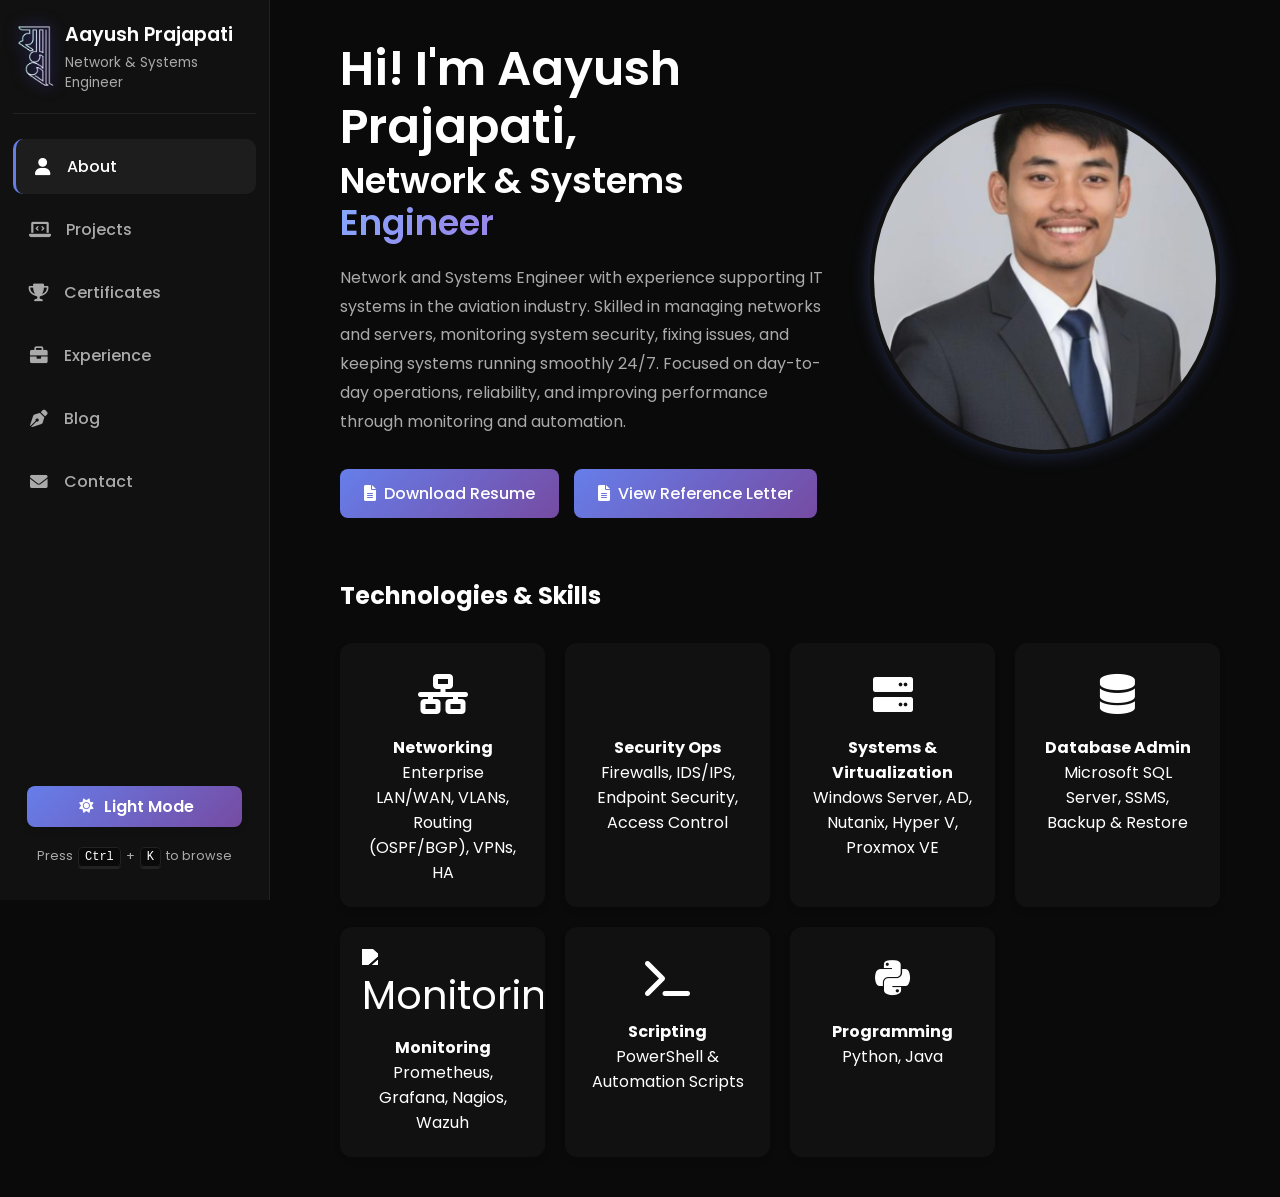
==== index.html @ 17ed1707 "Initial clean commit" ====
<!DOCTYPE html>
<html lang="en" data-theme="dark">

<head>
  <meta charset="UTF-8" />
  <meta name="viewport" content="width=device-width, initial-scale=1.0" />
  <title>Aayush Prajapati - Portfolio</title>
  <link rel="preconnect" href="https://fonts.googleapis.com" />
  <link rel="preconnect" href="https://fonts.gstatic.com" crossorigin />
  <link href="https://fonts.googleapis.com/css2?family=Poppins:wght@300;400;500;600;700&display=swap"
    rel="stylesheet" />
  <link rel="icon" type="image/png" href="images/devops.png" />
  <link rel="stylesheet" href="https://cdnjs.cloudflare.com/ajax/libs/font-awesome/6.0.0-beta3/css/all.min.css" />
  <link rel="stylesheet" href="https://cdn.jsdelivr.net/npm/bootstrap-icons@1.11.3/font/bootstrap-icons.min.css" />
  <link rel="stylesheet" href="style.css">
</head>

<body>
  <div class="container">
    <div class="mobile-menu-toggle">
      Aayush Prajapati
      <i class="fa-solid fa-bars menu-icon"></i>
    </div>

    <nav class="sidebar">
      <div class="profile">
        <img src="images/logo.png" alt="Logo" class="profile-logo" />
        <div class="profile-info">
          <h2>Aayush Prajapati</h2>
          <p>Network & Systems Engineer</p>
        </div>
      </div>

      <div class="nav-item active" data-section="about" aria-label="About">
        <i class="fa-solid fa-user icon"></i>About
      </div>
      <div class="nav-item" data-section="projects" aria-label="Projects">
        <i class="fa-solid fa-laptop-code icon"></i>Projects
      </div>

      <div class="nav-item" data-section="certificates" aria-label="Certificates">
        <i class="fa-solid fa-trophy icon"></i>Certificates
      </div>
      <div class="nav-item" data-section="experience" aria-label="Experience">
        <i class="fa-solid fa-briefcase icon"></i>Experience
      </div>
      <div class="nav-item" data-section="blog" aria-label="Blog">
        <i class="fa-solid fa-pen-nib icon"></i>Blog
      </div>
      <div class="nav-item" data-section="contact" aria-label="Contact">
        <i class="fa-solid fa-envelope icon"></i>Contact
      </div>

      <div class="nav-item" id="theme-toggle">
        <i class="bi bi-brightness-high-fill icon"></i>
        <span id="theme-text">Light Mode</span>
      </div>

      <div class="sidebar-footer">
        <p>Press <kbd>Ctrl</kbd> + <kbd>K</kbd> to browse</p>
      </div>

    </nav>

    <main class="main-content">
      <section id="about" class="section active">
        <div class="hero">
          <div class="hero-text">
            <h1>
              <span class="intro-line">Hi! I'm Aayush Prajapati,</span><br />
              <span class="title-line">Network & Systems <span class="highlight">Engineer</span></span>
            </h1>
            <p>
              Network and Systems Engineer with experience supporting IT systems in the aviation industry. Skilled in
              managing
              networks and servers, monitoring system security, fixing issues, and keeping systems running smoothly
              24/7.
              Focused on day-to-day operations, reliability, and improving performance through monitoring and
              automation.
            </p>
            <div class="hero-buttons">
              <a href="docs/Aayush Prajapati- CV.pdf" class="btn btn-primary" target="_blank" rel="noopener noreferrer">
                <i class="fa-solid fa-file-lines"></i> Download Resume
              </a>

              <a href="docs/reference_lettr.pdf" class="btn btn-primary" target="_blank" rel="noopener noreferrer">
                <i class="fa-solid fa-file-lines"></i> View Reference Letter
              </a>
            </div>
          </div>
          <img src="images/aayush.png" alt="Aayush Prajapati" class="hero-image" />
        </div>

        <div class="skills-section">
          <h3>Technologies & Skills</h3>
          <div class="skills-grid">

          </div>
        </div>
      </section>

      <section id="projects" class="section">
        <div class="section-header">
          <h2>Featured Projects</h2>
          <p>
            A collection of my recent work showcasing various technologies and
            creative solutions.
          </p>
        </div>

        <div class="projects-grid" id="projects-container">

        </div>
        <div class="load-more-btn" id="load-more-projects">
          <button>Load More</button>
        </div>
      </section>

      <section id="blog" class="section">
        <div class="section-header">
          <h2>Latest Blog Posts</h2>
          <p>Thoughts, tutorials, and insights from my development journey.</p>
        </div>

        <div class="blog-grid" id="blog-container">

        </div>
        <div class="load-more-btn" id="load-more-blog">
          <button>Load More</button>
        </div>
      </section>

      <section id="experience" class="section">
        <div class="section-header">
          <h2>Work Experience</h2>
          <p>
            My professional journey and the amazing teams I've worked with.
          </p>
        </div>

        <div id="experience-container"></div>
      </section>

      <section id="certificates" class="section">
        <div class="section-header">
          <h2>Certifications</h2>
          <p>
            Professional certifications and achievements that validate my
            technical expertise.
          </p>
        </div>
        <div class="certificates-grid" id="certificates-container">

        </div>

        <div class="load-more-btn" id="load-more-certificates">
          <button>Load More</button>
        </div>
      </section>

      <section id="contact" class="section">
        <div class="section-header">
          <h2>Get In Touch</h2>
          <p>
            Let's connect and discuss opportunities, collaborations, or just
            chat about technology!
          </p>
        </div>

        <div class="contact-grid">

        </div>
      </section>
    </main>
  </div>

  <div class="skill-modal" id="skillModal">
    <div class="modal-content">
      <span class="close-modal">&times;</span>
      <div id="modalIcon" class="modal-icon"></div>
      <h3 id="modalTitle">Skill Title</h3>
      <p id="modalDescription">Skill description here.</p>
    </div>
  </div>

  <div class="cmd-overlay" id="cmdOverlay">
    <div class="cmd-palette">
      <input type="text" id="cmdInput" placeholder="Search or run a command..." />
      <div id="cmdList"></div>
    </div>
  </div>

  <script src="script.js"></script>
</body>

</html>
---- style.css ----
* {
  margin: 0;
  padding: 0;
  box-sizing: border-box;
}

/* --- THEME VARIABLES --- */
:root {
  /* Default Dark Mode */
  --bg-color: #0a0a0a;
  --secondary-bg: #111;
  --border-color: #222;
  --text-color: #fff;
  --secondary-text: #aaa;
  --highlight-color: #667eea;
  /* Button Gradient (Standard) */
  --accent-gradient: linear-gradient(135deg, #667eea 0%, #764ba2 100%);
  /* Text Gradient (Brighter for Dark Mode visibility) */
  --text-gradient: linear-gradient(135deg, #84a9ff 0%, #9c82e6 100%);
  --card-hover-shadow: rgba(118, 75, 162, 0.5);
  --button-text: #fff;
}

/* Light Mode Overrides */
[data-theme="light"] {
  --bg-color: #f8f9fa;
  --secondary-bg: #ffffff;
  --border-color: #e2e8f0;
  --text-color: #2d3748;
  --secondary-text: #4a5568;
  --highlight-color: #4f46e5;
  /* In Light Mode, Text matches Button exactly */
  --accent-gradient: linear-gradient(135deg, #4f46e5 0%, #7c3aed 100%);
  --text-gradient: var(--accent-gradient);
  --card-hover-shadow: rgba(79, 70, 229, 0.2);
  --button-text: #fff;
}

body {
  font-family: "Poppins", sans-serif;
  background-color: var(--bg-color);
  color: var(--text-color);
  overflow-x: hidden;
  transition: background-color 0.3s ease, color 0.3s ease;
}

.container {
  display: flex;
  min-height: 100vh;
}

.sidebar {
  width: 270px;
  background-color: var(--secondary-bg);
  padding: 20px 0;
  border-right: 1px solid var(--border-color);
  position: fixed;
  height: 100vh;
  overflow-y: auto;
  display: flex;
  flex-direction: column;
  align-items: center;
  transition: transform 0.3s ease-in-out, background-color 0.3s ease, border-color 0.3s ease;
}

.profile,
.nav-item:not(#theme-toggle) {
  width: 90%;
}

.profile {
  display: flex;
  align-items: center;
  margin-bottom: 25px;
  /* Added more space below profile */
  padding-bottom: 20px;
  border-bottom: 1px solid var(--border-color);
}

.profile-logo {
  width: 45px;
  height: 65px;
  /* Fixed height to match text roughly */
  object-fit: contain;
  margin-right: -8px;
  /* Pull text slightly closer if needed, or adjust */
  filter: drop-shadow(0 0 8px rgba(79, 70, 229, 0.8));
}

[data-theme="light"] .profile-logo {
  /* Use invert to make white text black, then apply a strong color filter to get the purple/blue brand color */
  filter: invert(30%) sepia(90%) saturate(3000%) hue-rotate(240deg) brightness(90%) contrast(110%);
}

.profile-info {
  flex: 1;
  margin-left: 15px;
}

.profile-info h2 {
  font-size: 1.2rem;
  font-weight: 600;
  margin-bottom: 4px;
}

.profile-info p {
  font-size: 0.85rem;
  color: var(--secondary-text);
}

.profile-info .certified-tag {
  margin-left: 4px;
  padding: 1px 6px;
  font-size: 0.6rem;
}

.nav-item {
  display: flex;
  align-items: center;
  padding: 15px 16px;
  margin-bottom: 8px;
  border-radius: 10px;
  cursor: pointer;
  transition: all 0.3s ease;
  font-size: 1rem;
  font-weight: 500;
  width: 90%;
  color: var(--secondary-text);
}

.nav-item:hover {
  background-color: rgba(255, 255, 255, 0.05);
  transform: translateX(4px);
  color: var(--text-color);
}

[data-theme="light"] .nav-item:hover {
  background-color: rgba(0, 0, 0, 0.05);
}

.nav-item.active {
  background-color: rgba(255, 255, 255, 0.05);
  color: var(--text-color);
  border-left: 3px solid var(--highlight-color);
}

[data-theme="light"] .nav-item.active {
  background-color: rgba(0, 0, 0, 0.05);
}

.nav-item .icon {
  margin-right: 15px;
  font-size: 1.1rem;
  min-width: 20px;
  text-align: center;
}

/* --- THEME TOGGLE BUTTON STYLES --- */
#theme-toggle {
  margin-top: auto;
  /* Push to bottom */
  margin-bottom: 20px;
  /* Space from bottom edge */
  width: 80%;
  /* Slightly narrower than full width for button look */
  background: var(--accent-gradient);
  /* Gradient background */
  color: #fff !important;
  /* Force white text */
  border: none;
  border-radius: 8px;
  /* Rounded corners */
  justify-content: center;
  /* Center text */
  padding: 8px 16px;
  align-self: center;
  /* Center in sidebar */
  box-shadow: 0 4px 6px rgba(0, 0, 0, 0.1);
  font-weight: 600;
}

#theme-toggle:hover {
  transform: translateY(-2px);
  box-shadow: 0 5px 15px rgba(102, 126, 234, 0.4);
  background: var(--accent-gradient);
  color: #fff;
}

#theme-toggle .icon {
  color: #fff !important;
  margin-right: 8px;
  font-size: 0.9rem;
}

[data-theme="light"] #theme-toggle:hover {
  background: var(--accent-gradient);
  color: #fff;
}

/* --- SIDEBAR FOOTER (CTRL + K Hint) --- */
.sidebar-footer {
  padding-bottom: 15px;
  width: 100%;
  text-align: center;
  font-size: 0.8rem;
  color: var(--secondary-text);
}

.sidebar-footer kbd {
  background-color: var(--bg-color);
  border: 1px solid var(--border-color);
  border-radius: 4px;
  padding: 2px 6px;
  font-family: "Consolas", monospace;
  font-size: 0.75rem;
  box-shadow: 0 2px 0 var(--border-color);
  margin: 0 2px;
  color: var(--text-color);
}

.main-content {
  flex: 1;
  margin-left: 280px;
  padding: 40px 60px;
  transition: margin-left 0.3s ease;
}

.section {
  display: none;
  animation: fadeIn 0.8s ease-in-out;
  scroll-margin-top: 80px;
}

.section.active {
  display: block;
}

@keyframes fadeIn {
  from {
    opacity: 0;
    transform: translateY(20px);
  }

  to {
    opacity: 1;
    transform: translateY(0);
  }
}

@keyframes float {
  0% {
    transform: translateY(0);
  }

  50% {
    transform: translateY(20px);
  }

  100% {
    transform: translateY(0);
  }
}

.hero {
  display: flex;
  align-items: center;
  justify-content: space-between;
  margin-bottom: 60px;
  gap: 40px;
  flex-wrap: wrap-reverse;
}

.hero-text {
  flex: 1;
  min-width: 300px;
}

.hero h1 {
  font-size: 3rem;
  font-weight: 600;
  line-height: 1.2;
  margin-bottom: 1rem;
}

.hero h1 .intro-line {
  font-size: 3rem;
}

.hero h1 .title-line {
  font-size: 2.2rem;
  display: inline-block;
  margin-top: 0.3rem;

}

/* UPDATED: Uses --text-gradient for brightness control */
.hero .highlight {
  background: var(--text-gradient);
  -webkit-background-clip: text;
  -webkit-text-fill-color: transparent;
  background-clip: text;
}

.hero p {
  font-size: 1rem;
  color: var(--secondary-text);
  line-height: 1.8;
  max-width: 600px;
  margin-bottom: 2rem;
  text-align: left;
}

.hero-buttons {
  display: flex;
  gap: 15px;
  margin-top: 2rem;
  flex-wrap: wrap;
}

.btn {
  display: inline-flex;
  align-items: center;
  padding: 12px 24px;
  border-radius: 8px;
  font-weight: 500;
  text-decoration: none;
  transition: all 0.3s ease;
  font-size: 1rem;
}

.btn i {
  margin-right: 8px;
}

.btn-primary {
  background: var(--accent-gradient);
  color: #fff;
  border: none;
}

.btn-secondary {
  background-color: transparent;
  border: 2px solid var(--highlight-color);
  color: var(--highlight-color);
}

.btn-primary:hover {
  box-shadow: 0 5px 15px rgba(102, 126, 234, 0.4);
  transform: translateY(-2px);
}

.btn-secondary:hover {
  background-color: var(--highlight-color);
  color: #fff;
  transform: translateY(-2px);
}

.hero-image {
  width: 350px;
  height: 350px;
  border-radius: 50%;
  object-fit: cover;
  border: 4px solid var(--secondary-bg);
  box-shadow: 0 0 20px rgba(102, 126, 234, 0.3);
  animation: float 4s ease-in-out infinite;
}

.skills-section {
  margin-top: 60px;
}

.skills-section h3 {
  font-size: 1.5rem;
  margin-bottom: 30px;
  color: var(--text-color);
}

.skills-grid {
  display: grid;
  grid-template-columns: repeat(4, 1fr);
  gap: 20px;
}

.skill-card {
  background-color: var(--secondary-bg);
  padding: 20px;
  border-radius: 12px;
  border: 2px solid transparent;
  text-align: center;
  cursor: pointer;
  position: relative;
  transition: all 0.3s ease;
  z-index: 0;
  overflow: hidden;
  box-shadow: 0 4px 6px rgba(0, 0, 0, 0.1);
}

.skill-card::before {
  content: "";
  position: absolute;
  inset: 0;
  border-radius: 12px;
  padding: 2px;
  background: linear-gradient(135deg, #667eea, #764ba2);
  -webkit-mask: linear-gradient(#fff 0 0) content-box,
    linear-gradient(#fff 0 0);
  -webkit-mask-composite: xor;
  mask-composite: exclude;
  z-index: -1;
  opacity: 0;
  transition: opacity 0.4s ease;
}

.skill-card:hover::before {
  opacity: 1;
}

.skill-card:hover {
  transform: translateY(-5px);
  box-shadow: 0 0 25px var(--card-hover-shadow);
}

.skill-card .icon {
  font-size: 2.5rem;
  margin-bottom: 10px;
  transition: transform 0.3s ease;
}

[data-theme="dark"] .skill-card .icon i,
[data-theme="dark"] .skill-card .icon img {
  filter: brightness(0) invert(1);
}

[data-theme="light"] .skill-card .icon i,
[data-theme="light"] .skill-card .icon img {
  filter: brightness(0);
  color: #000;
}

.skill-card:hover .icon {
  transform: scale(1.1);
}

.skill-modal {
  display: none;
  position: fixed;
  top: 0;
  left: 0;
  right: 0;
  bottom: 0;
  background: rgba(0, 0, 0, 0.7);
  justify-content: center;
  align-items: center;
  z-index: 2000;
  padding: 20px;
}

.skill-modal.active {
  display: flex;
  animation: simpleFade 0.3s ease;
}

.modal-content {
  background-color: var(--secondary-bg);
  border-radius: 16px;
  padding: 30px;
  max-width: 500px;
  width: 100%;
  text-align: center;
  position: relative;
  border: none;
  overflow: hidden;
  z-index: 0;
  box-shadow: 0 0 25px var(--card-hover-shadow);
  animation: simpleFade 0.3s ease;
  color: var(--text-color);
}

.modal-icon {
  font-size: 5rem;
  /* Increased from 3rem */
  margin-bottom: 20px;
  display: flex;
  justify-content: center;
  align-items: center;
  transition: transform 0.3s ease;
}

.modal-icon img,
.modal-icon svg {
  width: 80px;
  /* Force image scaling */
  height: 80px;
}

[data-theme="dark"] .modal-icon i,
[data-theme="dark"] .modal-icon img {
  filter: brightness(0) invert(1);
}

[data-theme="light"] .modal-icon i,
[data-theme="light"] .modal-icon img {
  filter: brightness(0);
  color: #000;
}

.modal-content h3 {
  font-size: 1.5rem;
  margin-bottom: 10px;
}

.modal-content p {
  color: var(--secondary-text);
  font-size: 0.95rem;
  line-height: 1.6;
}

.close-modal {
  position: absolute;
  top: 12px;
  right: 16px;
  font-size: 1.3rem;
  color: var(--secondary-text);
  cursor: pointer;
  transition: color 0.2s ease;
}

.close-modal:hover {
  color: var(--highlight-color);
}

@keyframes slideUp {
  from {
    transform: translateY(20px);
    opacity: 0;
  }

  to {
    transform: translateY(0);
    opacity: 1;
  }
}

@keyframes simpleFade {
  from {
    opacity: 0;
  }

  to {
    opacity: 1;
  }
}

.projects-grid,
.certificates-grid,
.blog-grid {
  display: grid;
  grid-template-columns: repeat(auto-fit, minmax(320px, 1fr));
  gap: 30px;
  margin-top: 30px;
}

.project-card.hidden,
.certificate-card.hidden,
.blog-card.hidden {
  display: none;
}

.project-card,
.certificate-card,
.blog-card {
  background-color: var(--secondary-bg);
  border-radius: 15px;
  overflow: hidden;
  border: 1px solid var(--border-color);
  transition: all 0.4s ease;
  cursor: pointer;
  text-decoration: none;
  color: inherit;
  display: flex;
  flex-direction: column;
  height: 100%;
  position: relative;
  box-shadow: 0 4px 6px rgba(0, 0, 0, 0.05);
}

.project-card {
  cursor: default;
}

.project-card:hover,
.certificate-card:hover,
.blog-card:hover {
  transform: translateY(-8px);
  border-color: var(--highlight-color);
  box-shadow: 0 20px 40px rgba(0, 0, 0, 0.1);
}

.project-image {
  width: 100%;
  height: 200px;
  display: flex;
  align-items: center;
  justify-content: center;
  position: relative;
  overflow: hidden;
  background-color: #000;
}

.project-image img {
  width: 100%;
  height: 100%;
  object-fit: cover;
  transition: transform 0.4s ease;
}

.project-card>a {
  display: block;
  text-decoration: none;
  color: inherit;
}

.project-card>a:hover .project-image img {
  transform: scale(1.05);
}

.project-content {
  padding: 25px;
  display: flex;
  flex-direction: column;
  flex-grow: 1;
}

.project-title {
  font-size: 1.25rem;
  font-weight: 600;
  margin-bottom: 10px;
}

.project-description {
  font-size: 0.875rem;
  color: var(--secondary-text);
  line-height: 1.6;
  margin-bottom: 15px;
  flex-grow: 1;
}

.project-tech {
  display: flex;
  flex-wrap: wrap;
  gap: 8px;
}

.tech-tag {
  background-color: var(--bg-color);
  border: 1px solid var(--border-color);
  color: var(--secondary-text);
  padding: 4px 12px;
  border-radius: 20px;
  font-size: 0.75rem;
  white-space: nowrap;
}

.project-buttons {
  display: flex;
  gap: 10px;
  margin-top: 15px;
  padding-top: 15px;
  border-top: 1px solid var(--border-color);
}

.btn-small {
  padding: 8px 16px;
  font-size: 0.85rem;
  flex-grow: 1;
  justify-content: center;
}

.blog-grid {
  display: grid;
  grid-template-columns: repeat(auto-fit, minmax(280px, 1fr));
  gap: 30px;
  margin-top: 30px;
}

.blog-card {
  background-color: var(--secondary-bg);
  border-radius: 12px;
  padding: 25px;
  border: 1px solid var(--border-color);
  transition: all 0.3s ease;
  cursor: pointer;
  display: flex;
  flex-direction: column;
  height: 100%;
}

.blog-card:hover {
  transform: translateY(-5px);
  border-color: var(--highlight-color);
}

.blog-date {
  color: var(--highlight-color);
  font-size: 0.75rem;
  margin-bottom: 10px;
}

.blog-title {
  font-size: 1.125rem;
  font-weight: 600;
  margin-bottom: 12px;
  line-height: 1.3;
}

.blog-excerpt {
  color: var(--secondary-text);
  font-size: 0.875rem;
  line-height: 1.5;
  margin-bottom: 15px;
  flex-grow: 1;
}

.read-more {
  color: var(--highlight-color);
  font-size: 0.8125rem;
  text-decoration: none;
  font-weight: 500;
  display: inline-block;
  margin-top: auto;
}

.experience-timeline {
  margin-top: 30px;
  position: relative;
  padding-left: 20px;
}

.experience-timeline::before {
  content: "";
  position: absolute;
  top: 0;
  left: 27px;
  width: 2px;
  height: 100%;
  background: linear-gradient(180deg, var(--highlight-color) 0%, var(--border-color) 100%);
  animation: timelineGrow 1s ease-out forwards;
  transform-origin: top;
}

@keyframes timelineGrow {
  from {
    transform: scaleY(0);
    opacity: 0;
  }

  to {
    transform: scaleY(1);
    opacity: 1;
  }
}

.timeline-item {
  display: flex;
  margin-bottom: 50px;
  position: relative;
  opacity: 0;
  transform: translateY(30px) scale(0.95);
  transition: opacity 0.6s ease, transform 0.6s ease;
}

.timeline-item.animate-in {
  opacity: 1;
  transform: translateY(0) scale(1);
}



.timeline-item:nth-child(1) {
  transition-delay: 0.1s;
}

.timeline-item:nth-child(2) {
  transition-delay: 0.2s;
}

.timeline-item:nth-child(3) {
  transition-delay: 0.3s;
}

.timeline-dot {
  width: 14px;
  height: 14px;
  background-color: var(--highlight-color);
  border-radius: 50%;
  position: absolute;
  left: 20px;
  top: 6px;
  z-index: 2;
  border: 3px solid var(--bg-color);
  transition: all 0.3s ease;
  box-shadow: 0 0 0 0 rgba(102, 126, 234, 0.4);
}

.timeline-item:hover .timeline-dot {
  transform: scale(1.2);
  box-shadow: 0 0 0 8px rgba(102, 126, 234, 0.1);
  animation: dotPulse 1.5s ease-in-out infinite;
}

@keyframes dotPulse {

  0%,
  100% {
    box-shadow: 0 0 0 0 rgba(102, 126, 234, 0.4);
  }

  50% {
    box-shadow: 0 0 0 12px rgba(102, 126, 234, 0);
  }
}

.timeline-content {
  flex: 1;
  padding-left: 40px;
}

.job-title {
  font-size: 1.3rem;
  font-weight: 600;
  margin-bottom: 8px;
  color: var(--text-color);
  display: flex;
  align-items: center;
  gap: 10px;
  flex-wrap: wrap;
}

.job-type-tag {
  display: inline-block;
  background: linear-gradient(135deg, rgba(102, 126, 234, 0.15), rgba(118, 75, 162, 0.15));
  color: var(--highlight-color);
  padding: 4px 12px;
  border-radius: 20px;
  font-size: 0.7rem;
  font-weight: 600;
  text-transform: uppercase;
  letter-spacing: 0.5px;
  border: 1px solid var(--highlight-color);
}

.company {
  color: var(--highlight-color);
  font-size: 1.05rem;
  margin-bottom: 8px;
  font-weight: 500;
}

.job-duration {
  color: var(--secondary-text);
  font-size: 0.875rem;
  margin-bottom: 20px;
  font-weight: 400;
}

.job-description {
  color: var(--secondary-text);
  line-height: 1.6;
  font-size: 0.9rem;
}

.job-description-list {
  list-style: none;
  padding: 0;
  margin: 0;
  max-height: 0;
  opacity: 0;
  overflow: hidden;
  transition: max-height 0.5s ease-in-out, opacity 0.4s ease-in-out, margin-top 0.3s ease;
}

/* Expanded state - reveal description */
.timeline-item.expanded .job-description-list {
  max-height: 600px;
  opacity: 1;
  margin-top: 15px;
}

.job-bullet {
  color: var(--secondary-text);
  line-height: 1.8;
  font-size: 0.95rem;
  margin-bottom: 12px;
  padding-left: 24px;
  position: relative;
  opacity: 0;
  transform: translateX(-20px);
  animation: bulletFadeIn 0.5s ease forwards;
}

.job-bullet::before {
  content: "▸";
  position: absolute;
  left: 0;
  color: var(--highlight-color);
  font-weight: bold;
  font-size: 1.1rem;
}

@keyframes bulletFadeIn {
  from {
    opacity: 0;
    transform: translateX(-20px);
  }

  to {
    opacity: 1;
    transform: translateX(0);
  }
}

/* Ensure bullets animate when parent is visible */
.timeline-item.animate-in .job-bullet {
  animation: bulletFadeIn 0.5s ease forwards;
}

/* Expand/Collapse Indicator */
.expand-indicator {
  position: absolute;
  right: 15px;
  top: 10px;
  color: var(--highlight-color);
  font-size: 0.75rem;
  opacity: 0.6;
  transition: transform 0.3s ease, opacity 0.3s ease;
  pointer-events: none;
}

.timeline-item:hover .expand-indicator {
  opacity: 1;
}

.timeline-item.expanded .expand-indicator {
  transform: rotate(180deg);
}



.certificates-grid {
  display: grid;
  grid-template-columns: repeat(auto-fit, minmax(320px, 1fr));
  gap: 30px;
  margin-top: 30px;
}

.certificate-card {
  background-color: var(--secondary-bg);
  border-radius: 15px;
  border: 1px solid var(--border-color);
  transition: all 0.4s ease;
  cursor: pointer;
  text-decoration: none;
  color: inherit;
  display: flex;
  flex-direction: column;
  height: 100%;
  position: relative;
  padding: 30px;
  overflow: hidden;
}

.certificate-card:hover {
  transform: translateY(-8px);
  border-color: var(--highlight-color);
  box-shadow: 0 20px 40px rgba(0, 0, 0, 0.1);
}

.certificate-card::before {
  content: "";
  position: absolute;
  top: 0;
  left: 0;
  right: 0;
  height: 4px;
  background: var(--accent-gradient);
}

.certificate-header {
  display: flex;
  align-items: center;
  gap: 20px;
  margin-bottom: 20px;
}

.certificate-icon {
  width: 60px;
  height: 60px;
  background: var(--accent-gradient);
  border-radius: 15px;
  display: flex;
  align-items: center;
  justify-content: center;
  font-size: 2rem;
  flex-shrink: 0;
}

.certificate-info {
  flex: 1;
  display: flex;
  flex-direction: column;
}

.certificate-info h3 {
  font-size: 1.25rem;
  font-weight: 600;
  margin-bottom: 5px;
  color: var(--text-color);
}

.certified-tag {
  display: inline-block;
  background: linear-gradient(135deg, #ffd700 0%, #ffed4e 100%);
  color: #333;
  padding: 2px 8px;
  border-radius: 12px;
  font-size: 0.7rem;
  font-weight: 600;
  text-transform: uppercase;
  letter-spacing: 0.5px;
  margin-left: 2px;
  vertical-align: middle;
}

.certificate-issuer {
  color: var(--highlight-color);
  font-size: 0.9rem;
  font-weight: 500;
}

.certificate-date {
  color: var(--secondary-text);
  font-size: 0.8rem;
  margin-bottom: 20px;
}

.certificate-description {
  color: var(--secondary-text);
  font-size: 0.9rem;
  line-height: 1.6;
  margin-bottom: 25px;
  flex-grow: 1;
}

.certificate-skills {
  display: flex;
  flex-wrap: wrap;
  gap: 8px;
  margin-bottom: 20px;
  line-height: 1.2;
}

.certificate-skill-tag {
  background-color: var(--bg-color);
  color: var(--secondary-text);
  padding: 6px 14px;
  border-radius: 20px;
  font-size: 0.75rem;
  white-space: nowrap;
}

.certificate-links {
  display: flex;
  gap: 12px;
  margin-top: auto;
  padding-top: 15px;
  border-top: 1px solid var(--border-color);
}

.certificate-link {
  padding: 10px 18px;
  background-color: var(--bg-color);
  color: var(--text-color);
  text-decoration: none;
  border-radius: 8px;
  font-size: 0.8rem;
  transition: all 0.3s ease;
  display: flex;
  align-items: center;
  gap: 8px;
}

.certificate-link:hover {
  background-color: var(--highlight-color);
  color: #fff;
}

.certificate-badge {
  position: absolute;
  top: 20px;
  right: 20px;
  background: linear-gradient(135deg, #ffd700 0%, #ffed4e 100%);
  color: #333;
  padding: 5px 10px;
  border-radius: 6px;
  font-size: 0.7rem;
  font-weight: 600;
  text-transform: uppercase;
  letter-spacing: 0.5px;
}

.contact-grid {
  display: grid;
  grid-template-columns: repeat(auto-fit, minmax(220px, 1fr));
  gap: 20px;
  margin-top: 30px;
}

.contact-card {
  background-color: var(--secondary-bg);
  padding: 30px;
  border-radius: 15px;
  border: 1px solid var(--border-color);
  text-align: center;
  transition: all 0.3s ease;
  cursor: pointer;
  text-decoration: none;
  color: inherit;
  display: flex;
  flex-direction: column;
  align-items: center;
}

.contact-card:hover {
  transform: translateY(-8px);
  border-color: var(--highlight-color);
  box-shadow: 0 15px 30px rgba(102, 126, 234, 0.1);
}

.contact-card .icon {
  font-size: 2.5rem;
  margin-bottom: 20px;
  display: block;
  background: var(--accent-gradient);
  -webkit-background-clip: text;
  -webkit-text-fill-color: transparent;
  background-clip: text;
}

.contact-card .icon i {
  color: var(--text-color);
  background: none;
  -webkit-background-clip: unset;
  -webkit-text-fill-color: var(--text-color);
  background-clip: unset;
}

.contact-card h4 {
  font-size: 1.125rem;
  margin-bottom: 10px;
  font-weight: 600;
}

.contact-card p {
  color: var(--secondary-text);
  font-size: 0.875rem;
}

.section-header {
  margin-bottom: 40px;
}

.section-header h2 {
  font-size: 2.25rem;
  font-weight: 500;
  margin-bottom: 15px;
}

.section-header p {
  font-size: 1.125rem;
  color: var(--secondary-text);
  max-width: 600px;
}

.load-more-btn {
  display: flex;
  justify-content: center;
  margin-top: 40px;
}

.load-more-btn button {
  background: var(--secondary-bg);
  color: var(--highlight-color);
  border: 2px solid var(--highlight-color);
  padding: 12px 24px;
  border-radius: 8px;
  font-weight: 500;
  cursor: pointer;
  transition: all 0.3s ease;
  font-size: 1rem;
}

.load-more-btn button:hover {
  background: var(--highlight-color);
  color: #fff;
}

.mobile-menu-toggle {
  display: none;
}

.certificate-image-container img {
  display: block;
  width: 100%;
  height: auto;
  border-radius: 8px;
  box-shadow: 0 4px 10px rgba(0, 0, 0, 0.2);
}

/* --- COMMAND PALETTE STYLES (Updated for High Z-Index) --- */
.cmd-overlay {
  display: none;
  position: fixed;
  inset: 0;
  background: rgba(0, 0, 0, 0.6);
  backdrop-filter: blur(3px);
  justify-content: center;
  align-items: flex-start;
  padding-top: 10vh;
  z-index: 9999;
  /* Ensure top visibility */
  animation: fadeIn 0.2s ease;
}

.cmd-overlay.open {
  display: flex !important;
}

.cmd-palette {
  width: 500px;
  max-width: 90%;
  background: var(--secondary-bg);
  border: 1px solid var(--border-color);
  padding: 15px;
  border-radius: 12px;
  box-shadow: 0 20px 50px rgba(0, 0, 0, 0.3);
  display: flex;
  flex-direction: column;
}

#cmdInput {
  width: 100%;
  background: transparent;
  border: none;
  border-bottom: 1px solid var(--border-color);
  color: var(--text-color);
  font-size: 1rem;
  padding: 10px 5px;
  margin-bottom: 10px;
  font-family: inherit;
}

#cmdInput:focus {
  outline: none;
  border-bottom-color: var(--highlight-color);
}

#cmdList {
  max-height: 300px;
  overflow-y: auto;
}

.cmd-item {
  padding: 12px 15px;
  cursor: pointer;
  color: var(--secondary-text);
  border-radius: 8px;
  transition: all 0.2s ease;
  font-size: 0.95rem;
  display: flex;
  align-items: center;
  justify-content: space-between;
}

.cmd-item:hover {
  background-color: var(--bg-color);
  color: var(--text-color);
  padding-left: 20px;
}

.cmd-shortcut {
  font-size: 0.7rem;
  opacity: 0.5;
  border: 1px solid var(--border-color);
  padding: 2px 6px;
  border-radius: 4px;
}

@media (max-width: 1024px) {
  .container {
    flex-direction: column;
  }

  .mobile-menu-toggle {
    display: flex;
    position: fixed;
    top: 0;
    left: 0;
    width: 100%;
    height: 60px;
    background-color: var(--secondary-bg);
    border-bottom: 1px solid var(--border-color);
    z-index: 1001;
    justify-content: space-between;
    align-items: center;
    padding: 0 20px;
    cursor: pointer;
    font-weight: 600;
  }

  .mobile-menu-toggle .menu-icon {
    font-size: 1.5rem;
    transition: transform 0.3s;
  }

  .sidebar {
    /* Sidebar settings: 60% width, right side */
    width: 60%;
    /* FIXED: Calculated height to fit exactly in viewport below the header */
    height: calc(100vh - 60px);
    min-height: 0;
    /* Reset min-height so it doesn't force overflow */
    position: fixed;
    top: 60px;
    left: auto;
    right: 0;
    padding: 0;
    /* Add padding at bottom to ensure button is safe */
    padding-bottom: 20px;
    z-index: 1000;
    background-color: var(--secondary-bg);
    border-right: none;
    border-left: 1px solid var(--border-color);
    box-shadow: -5px 0 15px rgba(0, 0, 0, 0.5);
    transform: translateX(100%);
    opacity: 0;
    pointer-events: none;
    transition: transform 0.3s ease-out, opacity 0.3s ease-out;
    overflow-x: hidden;
  }

  .sidebar.open {
    transform: translateX(0);
    opacity: 1;
    pointer-events: auto;
    overflow-y: auto;
  }

  /* Ensure profile and other nav items are centered in mobile view */
  .profile,
  .nav-item:not(#theme-toggle) {
    width: 100%;
  }

  .nav-item {
    width: 100%;
    padding: 15px 25px;
    margin-bottom: 0;
    /* FIX: Changed from flex-end to flex-start to align icons vertically */
    justify-content: flex-start;
    border-radius: 0;
  }

  /* --- MOBILE THEME TOGGLE UPDATE (Tightened bottom margin) --- */
  #theme-toggle {
    margin-top: 10px;
    /* Place below Contact button */
    margin-bottom: 30px;
    width: 90%;
    margin-left: auto;
    margin-right: auto;
  }

  .nav-item .icon {
    display: inline-block;
  }

  .nav-item:hover {
    transform: none;
  }

  .nav-item.active {
    border-left: 3px solid var(--highlight-color);
    border-right: none;
    border-bottom: none;
  }

  .profile {
    display: none;
  }

  /* Hide footer (Ctrl + K text) on mobile */
  .sidebar-footer {
    display: none;
  }

  .main-content {
    margin-left: 0;
    padding: 20px;
    padding-top: 80px;
  }

  .hero-buttons {
    justify-content: center;
  }
}

@media (max-width: 768px) {
  .hero {
    flex-direction: column;
    text-align: center;
  }

  .hero-text {
    margin-right: 0;
  }

  .hero p {
    text-align: center;
  }

  .hero h1 {
    font-size: 2.25rem;
  }

  .hero h1 .intro-line {
    font-size: 2.25rem;
  }

  .hero h1 .title-line {
    font-size: 1.6rem;
  }

  .hero-image {
    width: 250px;
    height: 250px;
  }

  .section-header h2 {
    font-size: 2rem;
  }

  .projects-grid,
  .blog-grid,
  .contact-grid,
  .certificates-grid {
    grid-template-columns: 1fr;
  }

  /* --- BEGIN MODIFICATION FOR HORIZONTAL BUTTONS --- */
  .job-title {
    flex-direction: column;
    align-items: flex-start;
    gap: 4px;
  }

  .hero-buttons {
    gap: 10px;
    /* Slight reduction in gap */
  }

  .hero-buttons a.btn {
    /* Force them to be side-by-side, sharing space */
    flex: 1 1 calc(50% - 10px);
    max-width: calc(50% - 10px);
    font-size: 0.9rem;
    /* Smaller text */
    padding: 10px 10px;
    /* Reduced padding */
    min-width: 140px;
    /* Minimum width to prevent them from becoming too small */
    justify-content: center;
    /* Center the content inside the button */
  }

  .hero-buttons a.btn i {
    margin-right: 5px;
    /* Reduced space before icon */
  }

  /* --- END MODIFICATION FOR HORIZONTAL BUTTONS --- */
}

@media (max-width: 500px) {
  .skills-grid {
    grid-template-columns: repeat(3, 1fr);
    gap: 10px;
  }

  .skill-card {
    padding: 15px 10px;
  }

  .skill-card h4 {
    font-size: 0.9rem;
    margin-bottom: 5px;
  }

  .skill-card p {
    font-size: 0.7rem;
  }

  .skill-card .icon {
    font-size: 2rem;
    margin-bottom: 5px;
  }
}

/* Added a more aggressive breakpoint for very small phones to ensure fit */
@media (max-width: 480px) {
  .hero-buttons a.btn {
    font-size: 0.8rem;
    /* Even smaller text for tiny screens */
    padding: 8px 8px;
    /* Further reduced padding */
    min-width: 120px;
  }
}
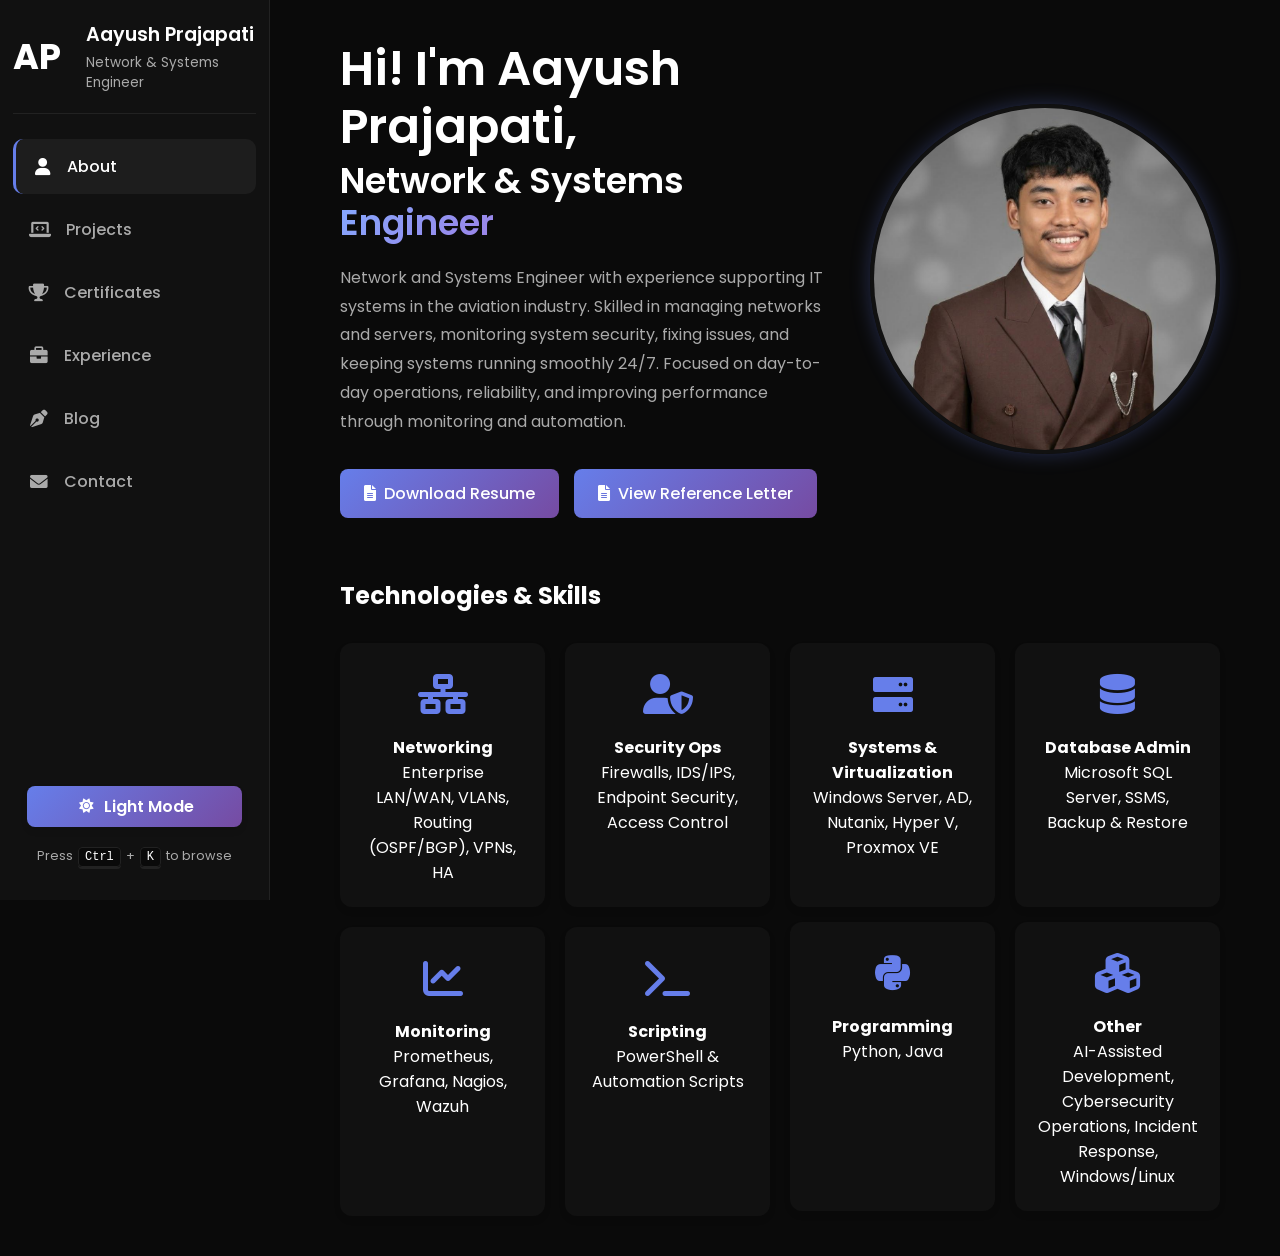
==== commit 2bb7abb5: "Initial commit" ====
--- a/index.html
+++ b/index.html
@@ -24,7 +24,7 @@
 
     <nav class="sidebar">
       <div class="profile">
-        <img src="images/logo.png" alt="Logo" class="profile-logo" />
+        <div class="ap-logo">AP</div>
         <div class="profile-info">
           <h2>Aayush Prajapati</h2>
           <p>Network & Systems Engineer</p>
@@ -183,6 +183,15 @@
     </div>
   </div>
 
+  <!-- Dedicated Certificate Image Modal -->
+  <div class="image-modal" id="imageModal">
+    <div class="image-modal-content">
+      <span class="close-image-modal">&times;</span>
+      <img id="modalImg" src="" alt="Certificate" />
+      <div class="image-modal-caption" id="modalImgCaption"></div>
+    </div>
+  </div>
+
   <div class="cmd-overlay" id="cmdOverlay">
     <div class="cmd-palette">
       <input type="text" id="cmdInput" placeholder="Search or run a command..." />
--- a/style.css
+++ b/style.css
@@ -77,19 +77,33 @@
   border-bottom: 1px solid var(--border-color);
 }
 
-.profile-logo {
-  width: 45px;
-  height: 65px;
-  /* Fixed height to match text roughly */
-  object-fit: contain;
-  margin-right: -8px;
-  /* Pull text slightly closer if needed, or adjust */
-  filter: drop-shadow(0 0 8px rgba(79, 70, 229, 0.8));
-}
-
-[data-theme="light"] .profile-logo {
-  /* Use invert to make white text black, then apply a strong color filter to get the purple/blue brand color */
-  filter: invert(30%) sepia(90%) saturate(3000%) hue-rotate(240deg) brightness(90%) contrast(110%);
+.ap-logo {
+  font-family: "Poppins", sans-serif;
+  font-size: 2.2rem;
+  font-weight: 700;
+  color: #fff;
+  background-color: transparent;
+  width: auto;
+  height: auto;
+  display: flex;
+  align-items: center;
+  justify-content: center;
+  margin-right: 10px;
+  user-select: none;
+  transition: all 0.3s ease;
+}
+
+[data-theme="light"] .ap-logo {
+  color: #fff;
+  background-color: #4f46e5;
+  padding: 5px 12px;
+  border-radius: 8px;
+  box-shadow: 0 4px 10px rgba(79, 70, 229, 0.2);
+}
+
+/* Specific color for Monitoring icon */
+.skill-card[data-skill="monitoring"] .icon {
+  color: #4f46e5 !important;
 }
 
 .profile-info {
@@ -395,6 +409,81 @@
   box-shadow: 0 4px 6px rgba(0, 0, 0, 0.1);
 }
 
+.timeline-item.expanded .expand-indicator {
+  transform: rotate(180deg);
+}
+
+/* Improved Experience Details (UX REFINEMENT) */
+.job-expanded-details {
+  max-height: 0;
+  opacity: 0;
+  overflow: hidden;
+  transition: all 0.5s cubic-bezier(0.4, 0, 0.2, 1);
+  margin-top: 0;
+}
+
+.timeline-item.expanded .job-expanded-details {
+  max-height: 1200px;
+  opacity: 1;
+  margin-top: 25px;
+  margin-bottom: 10px;
+}
+
+.job-details-grid {
+  display: grid;
+  grid-template-columns: repeat(auto-fit, minmax(280px, 1fr));
+  gap: 15px;
+}
+
+.detail-item {
+  background: rgba(255, 255, 255, 0.03);
+  padding: 18px;
+  border-radius: 12px;
+  border: 1px solid var(--border-color);
+  transition: transform 0.3s ease, background 0.3s ease;
+}
+
+.detail-item:hover {
+  background: rgba(255, 255, 255, 0.05);
+  transform: translateY(-3px);
+  border-color: var(--highlight-color);
+}
+
+[data-theme="light"] .detail-item {
+  background: #fff;
+  box-shadow: 0 4px 10px rgba(0, 0, 0, 0.03);
+}
+
+[data-theme="light"] .detail-item:hover {
+  background: #fdfdfd;
+  box-shadow: 0 6px 15px rgba(0, 0, 0, 0.05);
+}
+
+.detail-label {
+  font-size: 0.85rem;
+  font-weight: 700;
+  color: var(--highlight-color);
+  text-transform: uppercase;
+  letter-spacing: 1px;
+  display: flex;
+  align-items: center;
+  gap: 10px;
+  margin-bottom: 10px;
+}
+
+.detail-label i {
+  font-size: 1rem;
+  width: 20px;
+  text-align: center;
+}
+
+.detail-content {
+  font-size: 0.95rem;
+  color: var(--secondary-text);
+  line-height: 1.6;
+  font-weight: 400;
+}
+
 .skill-card::before {
   content: "";
   position: absolute;
@@ -404,6 +493,7 @@
   background: linear-gradient(135deg, #667eea, #764ba2);
   -webkit-mask: linear-gradient(#fff 0 0) content-box,
     linear-gradient(#fff 0 0);
+  mask: linear-gradient(#fff 0 0) content-box, linear-gradient(#fff 0 0);
   -webkit-mask-composite: xor;
   mask-composite: exclude;
   z-index: -1;
@@ -426,15 +516,20 @@
   transition: transform 0.3s ease;
 }
 
-[data-theme="dark"] .skill-card .icon i,
+[data-theme="dark"] .skill-card .icon i {
+  color: var(--highlight-color);
+}
+
 [data-theme="dark"] .skill-card .icon img {
   filter: brightness(0) invert(1);
 }
 
-[data-theme="light"] .skill-card .icon i,
+[data-theme="light"] .skill-card .icon i {
+  color: var(--highlight-color);
+}
+
 [data-theme="light"] .skill-card .icon img {
-  filter: brightness(0);
-  color: #000;
+  filter: none;
 }
 
 .skill-card:hover .icon {
@@ -1206,6 +1301,75 @@
 
 .mobile-menu-toggle {
   display: none;
+}
+
+/* Dedicated Certificate Image Modal */
+.image-modal {
+  display: none;
+  position: fixed;
+  top: 0;
+  left: 0;
+  right: 0;
+  bottom: 0;
+  background: rgba(0, 0, 0, 0.9);
+  backdrop-filter: blur(8px);
+  justify-content: center;
+  align-items: center;
+  z-index: 3000;
+  padding: 20px;
+}
+
+.image-modal.active {
+  display: flex;
+  animation: fadeIn 0.3s ease;
+}
+
+.image-modal-content {
+  position: relative;
+  max-width: 90%;
+  max-height: 90vh;
+  display: flex;
+  flex-direction: column;
+  align-items: center;
+  transform: scale(0.8);
+  opacity: 0;
+  transition: all 0.4s cubic-bezier(0.34, 1.56, 0.64, 1);
+}
+
+.image-modal.active .image-modal-content {
+  transform: scale(1);
+  opacity: 1;
+}
+
+.image-modal-content img {
+  max-width: 100%;
+  max-height: 80vh;
+  border-radius: 12px;
+  box-shadow: 0 20px 50px rgba(0, 0, 0, 0.5);
+  border: 1px solid rgba(255, 255, 255, 0.1);
+}
+
+.close-image-modal {
+  position: absolute;
+  top: -40px;
+  right: 0;
+  color: #fff;
+  font-size: 2rem;
+  cursor: pointer;
+  transition: color 0.2s ease, transform 0.2s ease;
+}
+
+.close-image-modal:hover {
+  color: var(--highlight-color);
+  transform: scale(1.1);
+}
+
+.image-modal-caption {
+  color: #fff;
+  margin-top: 20px;
+  font-size: 1.1rem;
+  font-weight: 500;
+  text-align: center;
 }
 
 .certificate-image-container img {
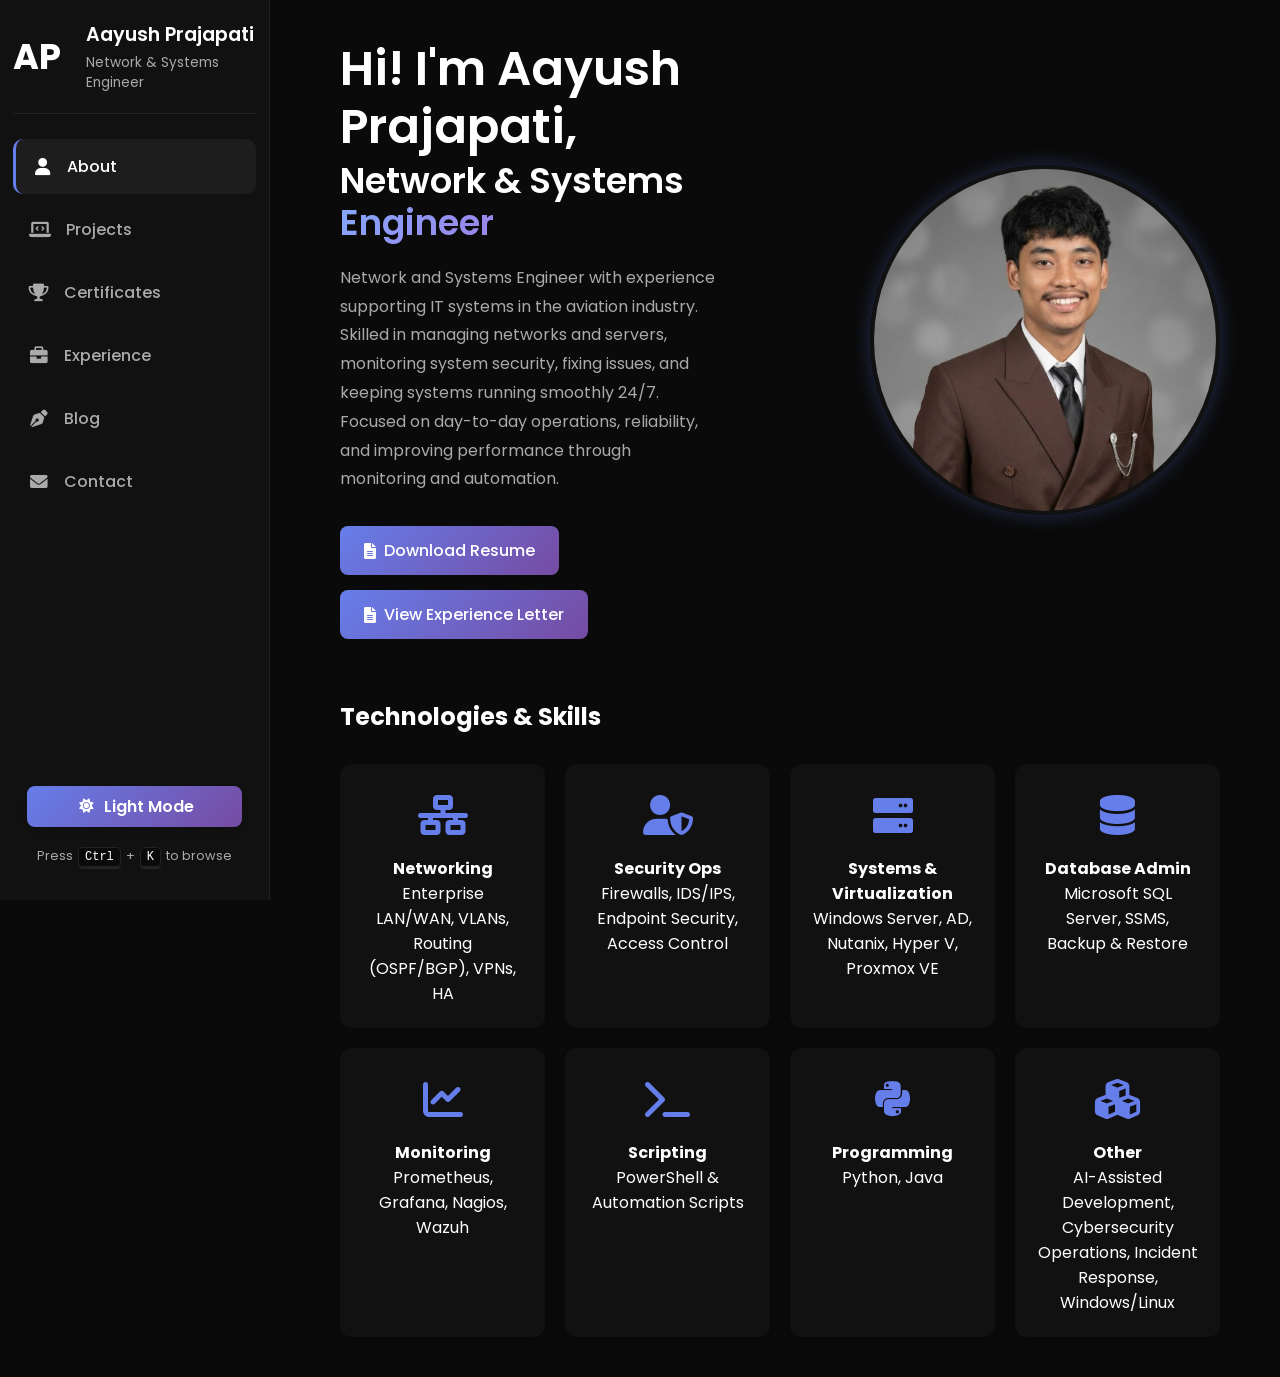
==== commit e2db0862: "Replace reference letter link with experience letter link" ====
--- a/index.html
+++ b/index.html
@@ -83,8 +83,8 @@
                 <i class="fa-solid fa-file-lines"></i> Download Resume
               </a>
 
-              <a href="docs/reference_lettr.pdf" class="btn btn-primary" target="_blank" rel="noopener noreferrer">
-                <i class="fa-solid fa-file-lines"></i> View Reference Letter
+              <a href="docs/experience.pdf" class="btn btn-primary" target="_blank" rel="noopener noreferrer">
+                <i class="fa-solid fa-file-lines"></i> View Experience Letter
               </a>
             </div>
           </div>
@@ -202,4 +202,4 @@
   <script src="script.js"></script>
 </body>
 
-</html>+</html>
--- a/style.css
+++ b/style.css
@@ -377,6 +377,7 @@
   border: 4px solid var(--secondary-bg);
   box-shadow: 0 0 20px rgba(102, 126, 234, 0.3);
   animation: float 4s ease-in-out infinite;
+  margin-left: 110px;
 }
 
 .skills-section {
@@ -1688,4 +1689,4 @@
     /* Further reduced padding */
     min-width: 120px;
   }
-}+}
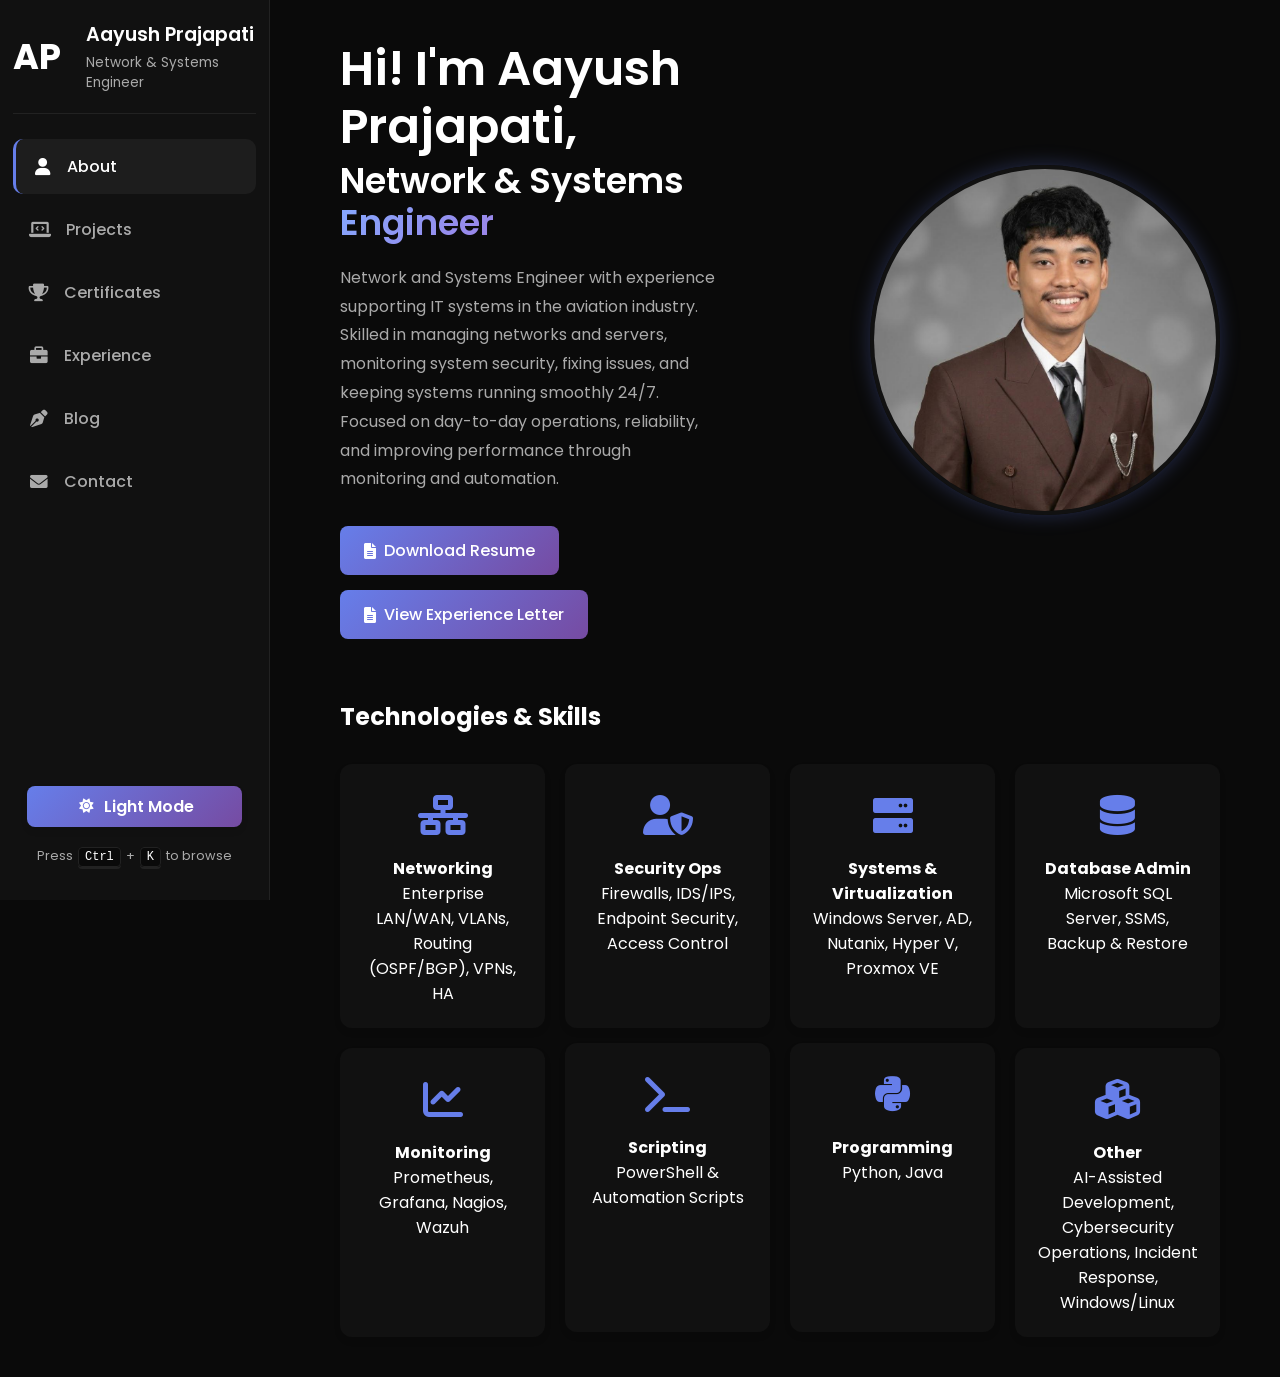
==== commit 788b937f: "Update experience link to point to an image" ====
--- a/index.html
+++ b/index.html
@@ -83,7 +83,7 @@
                 <i class="fa-solid fa-file-lines"></i> Download Resume
               </a>
 
-              <a href="docs/experience.pdf" class="btn btn-primary" target="_blank" rel="noopener noreferrer">
+              <a href="images/Experience letter.jpg" class="btn btn-primary" target="_blank" rel="noopener noreferrer">
                 <i class="fa-solid fa-file-lines"></i> View Experience Letter
               </a>
             </div>
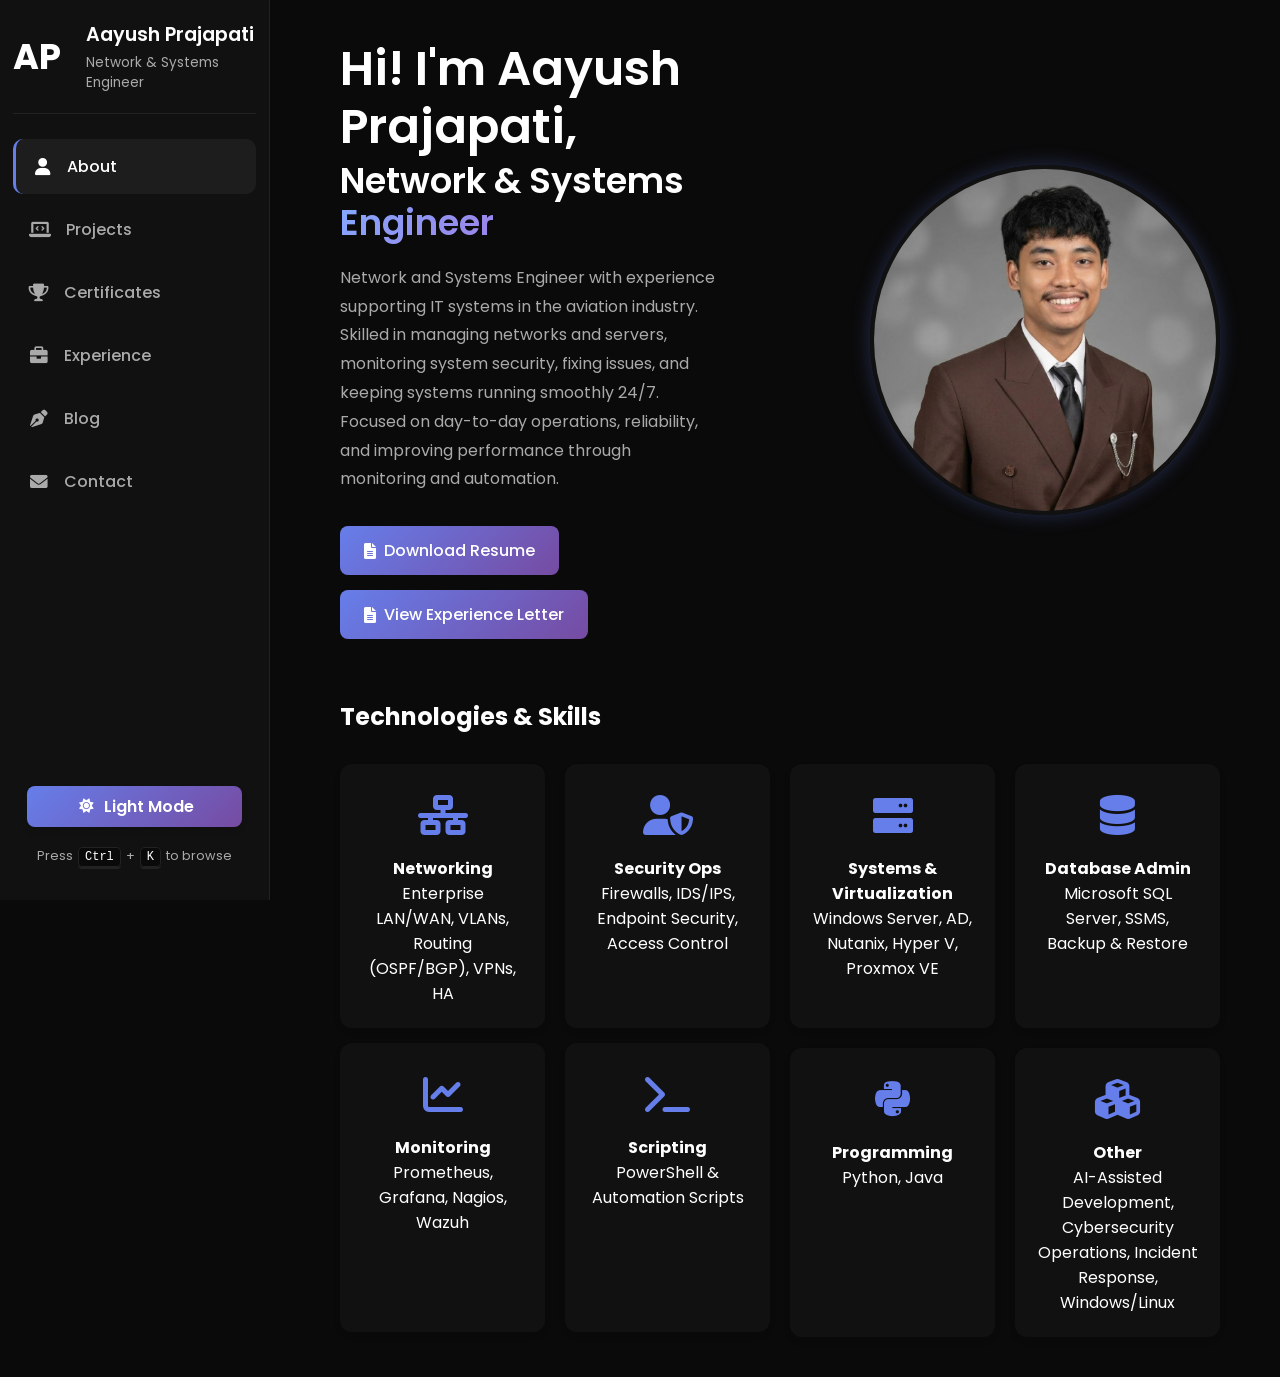
==== commit a40190da: "Update index.html" ====
--- a/index.html
+++ b/index.html
@@ -83,9 +83,12 @@
                 <i class="fa-solid fa-file-lines"></i> Download Resume
               </a>
 
-              <a href="images/Experience letter.jpg" class="btn btn-primary" target="_blank" rel="noopener noreferrer">
-                <i class="fa-solid fa-file-lines"></i> View Experience Letter
-              </a>
+              <a href="https://raw.githubusercontent.com/Aayush538/Portfolio/main/Experience%20letter.jpg" 
+   class="btn btn-primary" 
+   target="_blank" 
+   rel="noopener noreferrer">
+   <i class="fa-solid fa-file-lines"></i> View Experience Letter
+</a>
             </div>
           </div>
           <img src="images/aayush.png" alt="Aayush Prajapati" class="hero-image" />
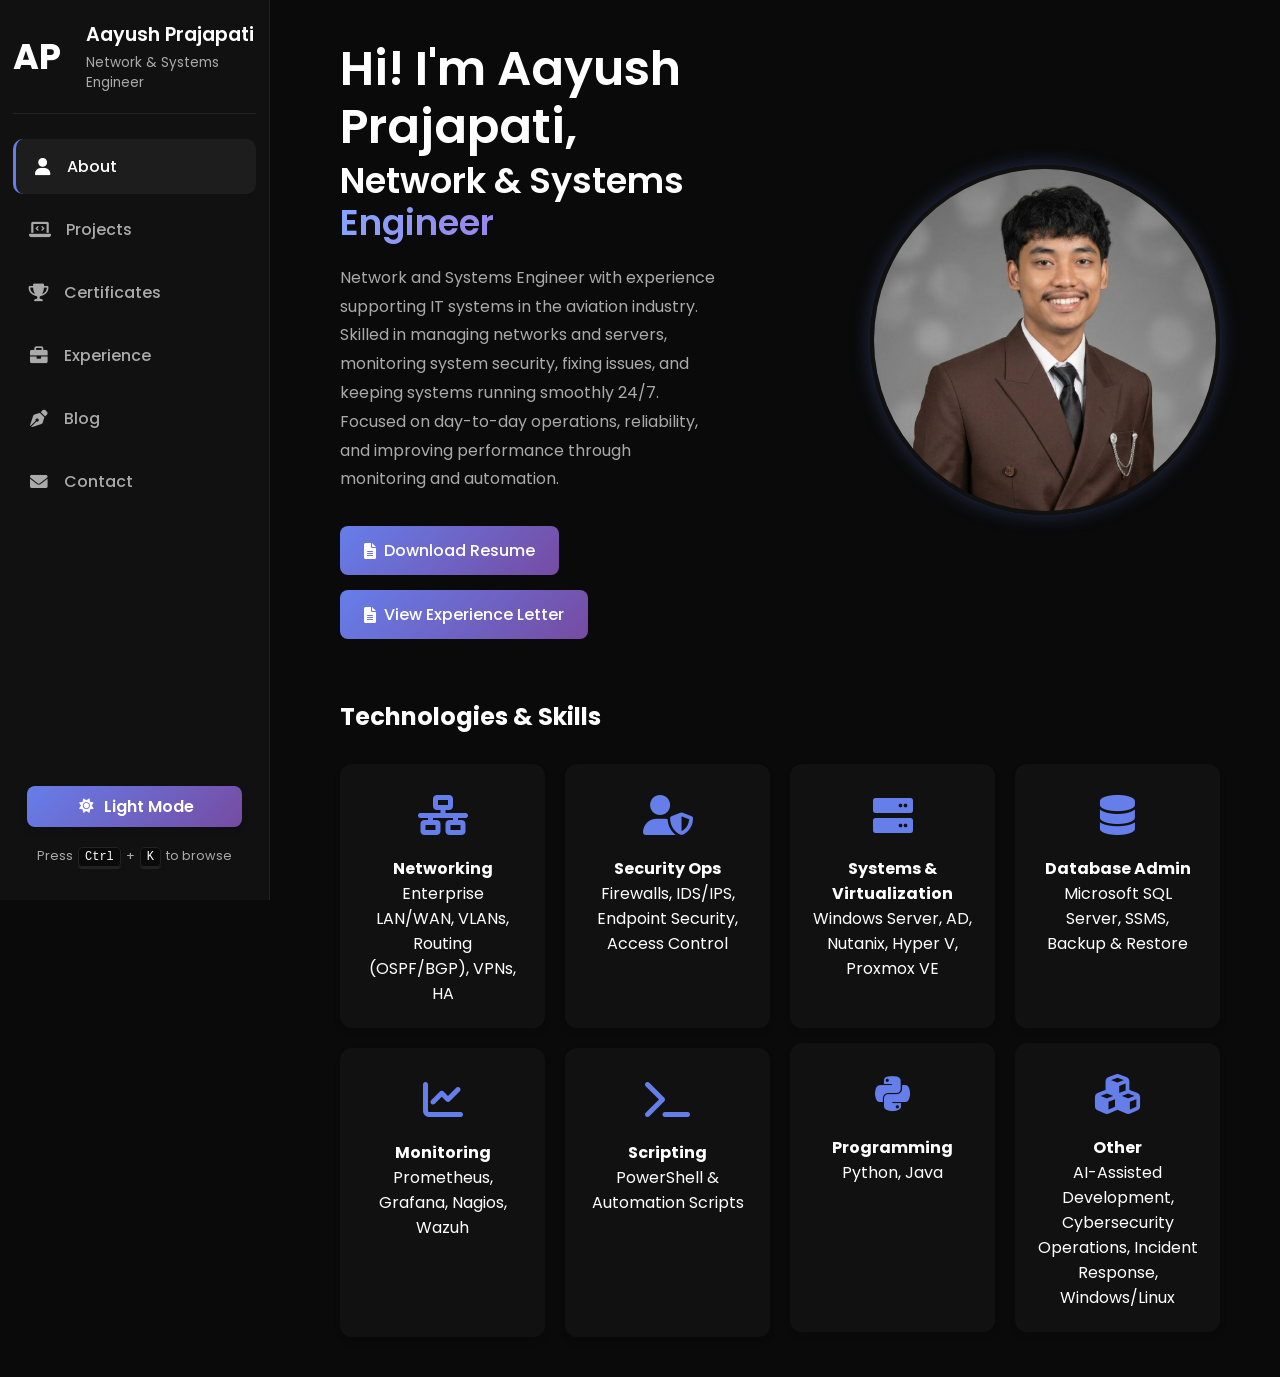
==== commit 109922f5: "Update index.html" ====
--- a/index.html
+++ b/index.html
@@ -83,9 +83,9 @@
                 <i class="fa-solid fa-file-lines"></i> Download Resume
               </a>
 
-              <a href="https://raw.githubusercontent.com/Aayush538/Portfolio/main/Experience%20letter.jpg" 
-   class="btn btn-primary" 
-   target="_blank" 
+            <a href="Experience%20letter.jpg"
+   class="btn btn-primary"
+   target="_blank"
    rel="noopener noreferrer">
    <i class="fa-solid fa-file-lines"></i> View Experience Letter
 </a>
